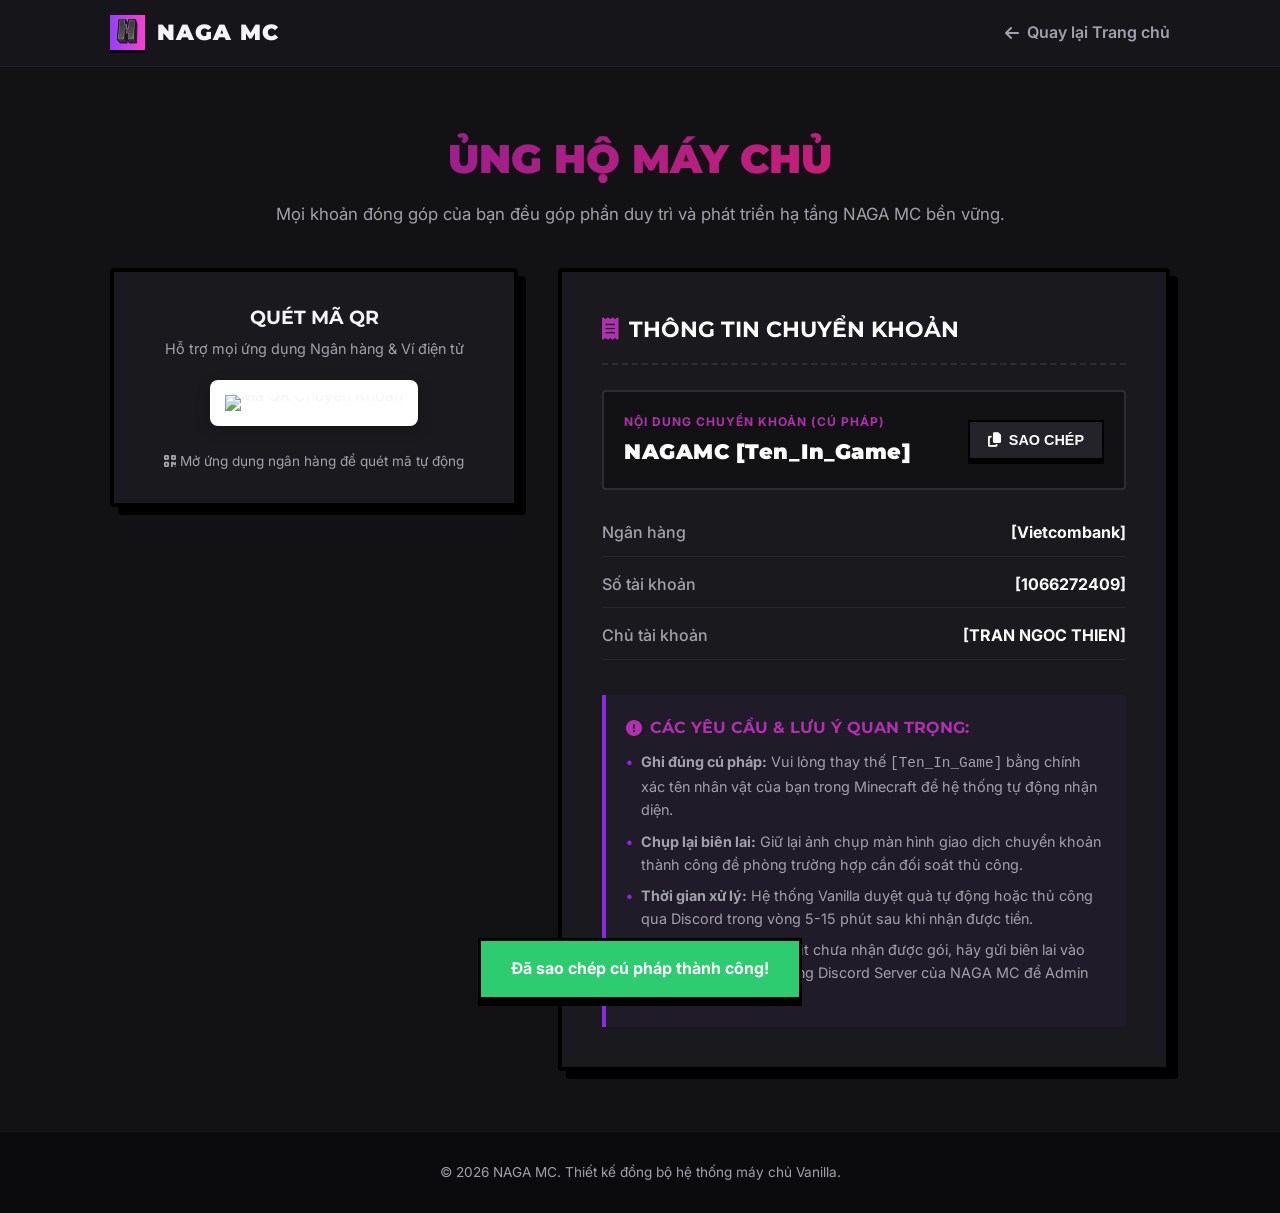
==== pay.html @ 502a542e "Add files via upload" ====
<!DOCTYPE html>
<html lang="vi">
<head>
    <meta charset="UTF-8">
    <meta name="viewport" content="width=device-width, initial-scale=1.0">
    <title>NAGA MC - Thanh Toán & Ủng Hộ Máy Chủ</title>
    <link rel="icon" type="image/png" href="NBLRB.png">
    <link rel="preconnect" href="https://fonts.googleapis.com">
    <link rel="preconnect" href="https://fonts.gstatic.com" crossorigin>
    <link href="https://fonts.googleapis.com/css2?family=Inter:wght@400;500;700;900&family=Montserrat:wght@700;900&display=swap" rel="stylesheet">
    <link rel="stylesheet" href="https://cdnjs.cloudflare.com/ajax/libs/font-awesome/6.4.0/css/all.min.css">
    <style>
        /* --- BIẾN MÀU SẮC ĐỒNG BỘ --- */
        :root {
            --primary-color: #8a2be2;
            --primary-light: #b030b0;
            --primary-gradient: linear-gradient(135deg, #7b1fa2 0%, #e91e63 100%);
            --bg-dark: #121214;
            --bg-card: #1a1a1e;
            --bg-nav: rgba(18, 18, 20, 0.75);
            --text-main: #f5f5f7;
            --text-muted: #a1a1aa;
            --font-sans: 'Inter', sans-serif;
            --font-heading: 'Montserrat', sans-serif;
        }

        /* --- RESET & CẤU HÌNH CHUNG --- */
        * {
            box-sizing: border-box;
            margin: 0;
            padding: 0;
        }

        body {
            font-family: var(--font-sans);
            background-color: var(--bg-dark);
            color: var(--text-main);
            line-height: 1.6;
            min-height: 100vh;
            display: flex;
            flex-direction: column;
        }

        .container {
            max-width: 1100px;
            margin: 0 auto;
            padding: 0 20px;
            width: 100%;
        }

        a {
            text-decoration: none;
            color: inherit;
        }

        /* --- NAVBAR --- */
        .navbar {
            background-color: #16161a;
            border-bottom: 1px solid rgba(255, 255, 255, 0.05);
            padding: 15px 0;
        }

        .nav-container {
            display: flex;
            justify-content: space-between;
            align-items: center;
        }

        .nav-logo {
            display: flex;
            align-items: center;
            gap: 12px;
            font-family: var(--font-heading);
            font-weight: 900;
            font-size: 1.4rem;
            letter-spacing: 1px;
        }

        .nav-logo img {
            height: 35px;
            filter: drop-shadow(0px 3px 0px rgba(0,0,0,0.5));
        }

        .btn-back {
            display: inline-flex;
            align-items: center;
            gap: 8px;
            font-weight: 600;
            color: var(--text-muted);
            transition: color 0.3s ease;
        }

        .btn-back:hover {
            color: #fff;
        }

        /* --- MAIN CONTENT --- */
        .pay-wrapper {
            padding: 60px 0;
            flex-grow: 1;
        }

        .pay-title {
            text-align: center;
            margin-bottom: 40px;
        }

        .pay-title h1 {
            font-family: var(--font-heading);
            font-weight: 900;
            font-size: 2.5rem;
            text-transform: uppercase;
            background: var(--primary-gradient);
            -webkit-background-clip: text;
            -webkit-text-fill-color: transparent;
            margin-bottom: 10px;
        }

        .pay-title p {
            color: var(--text-muted);
            font-size: 1.05rem;
        }

        /* --- GRID BÀN THANH TOÁN --- */
        .pay-grid {
            display: grid;
            grid-template-columns: 1.2fr 1.8fr;
            gap: 40px;
            align-items: start;
        }

        /* Cột bên trái: QR Code */
        .qr-card {
            background-color: var(--bg-card);
            border: 4px solid #000;
            box-shadow: 8px 8px 0px #000;
            padding: 30px;
            text-align: center;
            border-radius: 4px;
        }

        .qr-container {
            background-color: #fff;
            padding: 15px;
            border-radius: 8px;
            display: inline-block;
            margin: 20px 0;
            box-shadow: 0 4px 15px rgba(0,0,0,0.2);
            line-height: 0;
        }

        .qr-container img {
            width: 230px;
            height: 230px;
            object-fit: cover;
        }

        .qr-hint {
            font-size: 0.85rem;
            color: var(--text-muted);
            margin-top: 5px;
        }

        /* Cột bên phải: Thông tin & Cú pháp */
        .info-card {
            background-color: var(--bg-card);
            border: 4px solid #000;
            box-shadow: 8px 8px 0px #000;
            padding: 40px;
            border-radius: 4px;
        }

        .info-card h2 {
            font-family: var(--font-heading);
            font-size: 1.4rem;
            margin-bottom: 25px;
            color: #fff;
            display: flex;
            align-items: center;
            gap: 10px;
            border-bottom: 2px dashed #2d2d35;
            padding-bottom: 15px;
        }

        .info-card h2 i {
            color: var(--primary-light);
        }

        /* Hộp cú pháp sao chép */
        .syntax-box {
            background-color: #121214;
            border: 2px solid #2d2d35;
            border-radius: 4px;
            padding: 20px;
            margin-bottom: 30px;
            display: flex;
            justify-content: space-between;
            align-items: center;
        }

        .syntax-content {
            display: flex;
            flex-direction: column;
            gap: 4px;
        }

        .syntax-label {
            font-size: 0.75rem;
            font-weight: 700;
            color: var(--primary-light);
            letter-spacing: 1px;
        }

        .syntax-text {
            font-family: var(--font-heading);
            font-weight: 900;
            font-size: 1.3rem;
            color: #fff;
            letter-spacing: 0.5px;
        }

        .btn-copy-syntax {
            background: #232329;
            border: 2px solid #000;
            box-shadow: 0 4px 0 #000;
            color: #fff;
            padding: 10px 18px;
            font-weight: 700;
            font-size: 0.9rem;
            cursor: pointer;
            display: flex;
            align-items: center;
            gap: 8px;
            transition: all 0.1s ease;
        }

        .btn-copy-syntax:hover {
            transform: translateY(2px);
            box-shadow: 0 2px 0 #000;
            background: #2d2d35;
        }

        /* Chi tiết tài khoản dạng danh sách */
        .details-list {
            display: flex;
            flex-direction: column;
            gap: 15px;
            margin-bottom: 35px;
        }

        .details-item {
            display: flex;
            justify-content: space-between;
            border-bottom: 1px solid rgba(255, 255, 255, 0.05);
            padding-bottom: 10px;
        }

        .details-item .label {
            color: var(--text-muted);
            font-weight: 500;
        }

        .details-item .value {
            color: #fff;
            font-weight: 700;
        }

        /* Khối yêu cầu lưu ý */
        .notes-box {
            background: rgba(138, 43, 226, 0.05);
            border-left: 4px solid var(--primary-color);
            padding: 20px;
            border-radius: 0 4px 4px 0;
        }

        .notes-box h3 {
            font-family: var(--font-heading);
            font-size: 1rem;
            color: var(--primary-light);
            margin-bottom: 10px;
            display: flex;
            align-items: center;
            gap: 8px;
        }

        .notes-box ul {
            list-style: none;
            display: flex;
            flex-direction: column;
            gap: 8px;
            font-size: 0.9rem;
            color: var(--text-muted);
        }

        .notes-box ul li {
            position: relative;
            padding-left: 15px;
        }

        .notes-box ul li::before {
            content: "•";
            color: var(--primary-color);
            font-weight: bold;
            position: absolute;
            left: 0;
        }

        /* --- TOAST NOTIFICATION --- */
        .toast {
            position: fixed;
            bottom: -100px;
            left: 50%;
            transform: translateX(-50%);
            background: #2ecc71;
            color: #fff;
            padding: 15px 30px;
            font-weight: 700;
            border: 3px solid #000;
            box-shadow: 0 6px 0 #000;
            z-index: 2000;
            transition: all 0.4s cubic-bezier(0.175, 0.885, 0.32, 1.275);
        }

        .toast.show {
            bottom: 40px;
        }

        /* --- FOOTER --- */
        .footer {
            background-color: #0b0b0d;
            padding: 30px 0;
            border-top: 1px solid rgba(255, 255, 255, 0.05);
            font-size: 0.85rem;
            color: var(--text-muted);
            text-align: center;
        }

        /* --- RESPONSIVE --- */
        @media (max-width: 768px) {
            .pay-grid {
                grid-template-columns: 1fr;
                gap: 30px;
            }
            .pay-title h1 {
                font-size: 2rem;
            }
            .info-card {
                padding: 25px;
            }
            .syntax-box {
                flex-direction: column;
                gap: 15px;
                align-items: flex-start;
                width: 100%;
            }
            .btn-copy-syntax {
                width: 100%;
                justify-content: center;
            }
        }
    </style>
</head>
<body>

    <div id="toast" class="toast">Đã sao chép cú pháp thành công!</div>

    <nav class="navbar">
        <div class="container nav-container">
            <a href="index.html" class="nav-logo">
                <img src="NBLRB.png" alt="NAGA MC Logo">
                <span>NAGA MC</span>
            </a>
            <a href="index.html" class="btn-back"><i class="fa-solid fa-arrow-left"></i> Quay lại Trang chủ</a>
        </div>
    </nav>

    <main class="pay-wrapper">
        <div class="container">
            
            <div class="pay-title">
                <h1>Ủng Hộ Máy Chủ</h1>
                <p>Mọi khoản đóng góp của bạn đều góp phần duy trì và phát triển hạ tầng NAGA MC bền vững.</p>
            </div>

            <div class="pay-grid">
                
                <div class="qr-card">
                    <h2 style="font-family: var(--font-heading); font-size: 1.2rem; margin-bottom: 5px;">QUÉT MÃ QR</h2>
                    <p style="font-size: 0.9rem; color: var(--text-muted);">Hỗ trợ mọi ứng dụng Ngân hàng & Ví điện tử</p>
                    
                    <div class="qr-container">
                        <img src="https://api.vietqr.io/image/970436-1066272409-X4TNUS3.jpg?accountName=TRAN%20NGOC%20THIEN&amount=0&addInfo=NAGAMC%20" alt="Mã QR Chuyển Khoản">
                    </div>
                    
                    <p class="qr-hint"><i class="fa-solid fa-qrcode"></i> Mở ứng dụng ngân hàng để quét mã tự động</p>
                </div>

                <div class="info-card">
                    <h2><i class="fa-solid fa-receipt"></i> THÔNG TIN CHUYỂN KHOẢN</h2>
                    
                    <div class="syntax-box">
                        <div class="syntax-content">
                            <span class="syntax-label">NỘI DUNG CHUYỂN KHOẢN (CÚ PHÁP)</span>
                            <span class="syntax-text" id="syntax-text">NAGAMC [Ten_In_Game]</span>
                        </div>
                        <button class="btn-copy-syntax" id="btn-copy">
                            <i class="fa-solid fa-copy"></i> SAO CHÉP
                        </button>
                    </div>

                    <div class="details-list">
                        <div class="details-item">
                            <span class="label">Ngân hàng</span>
                            <span class="value">[Vietcombank]</span>
                        </div>
                        <div class="details-item">
                            <span class="label">Số tài khoản</span>
                            <span class="value">[1066272409]</span>
                        </div>
                        <div class="details-item">
                            <span class="label">Chủ tài khoản</span>
                            <span class="value">[TRAN NGOC THIEN]</span>
                        </div>
                    </div>

                    <div class="notes-box">
                        <h3><i class="fa-solid fa-circle-exclamation"></i> CÁC YÊU CẦU & LƯU Ý QUAN TRỌNG:</h3>
                        <ul>
                            <li><strong>Ghi đúng cú pháp:</strong> Vui lòng thay thế <code>[Ten_In_Game]</code> bằng chính xác tên nhân vật của bạn trong Minecraft để hệ thống tự động nhận diện.</li>
                            <li><strong>Chụp lại biên lai:</strong> Giữ lại ảnh chụp màn hình giao dịch chuyển khoản thành công đề phòng trường hợp cần đối soát thủ công.</li>
                            <li><strong>Thời gian xử lý:</strong> Hệ thống Vanilla duyệt quà tự động hoặc thủ công qua Discord trong vòng 5-15 phút sau khi nhận được tiền.</li>
                            <li><strong>Hỗ trợ:</strong> Nếu quá 30 phút chưa nhận được gói, hãy gửi biên lai vào kênh hỗ trợ trên hệ thống Discord Server của NAGA MC để Admin hỗ trợ ngay.</li>
                        </ul>
                    </div>

                </div>

            </div>

        </div>
    </main>

    <footer class="footer">
        <div class="container">
            <p>&copy; 2026 NAGA MC. Thiết kế đồng bộ hệ thống máy chủ Vanilla.</p>
        </div>
    </footer>

    <script>
        document.getElementById('btn-copy').addEventListener('click', () => {
            const textToCopy = "NAGAMC [Ten_In_Game]"; 
            navigator.clipboard.writeText(textToCopy).then(() => {
                const toast = document.getElementById('toast');
                toast.classList.add('show');
                setTimeout(() => {
                    toast.classList.remove('show');
                }, 3000);
            }).catch(err => {
                console.error('Lỗi sao chép cú pháp: ', err);
            });
        });
    </script>
</body>
</html>
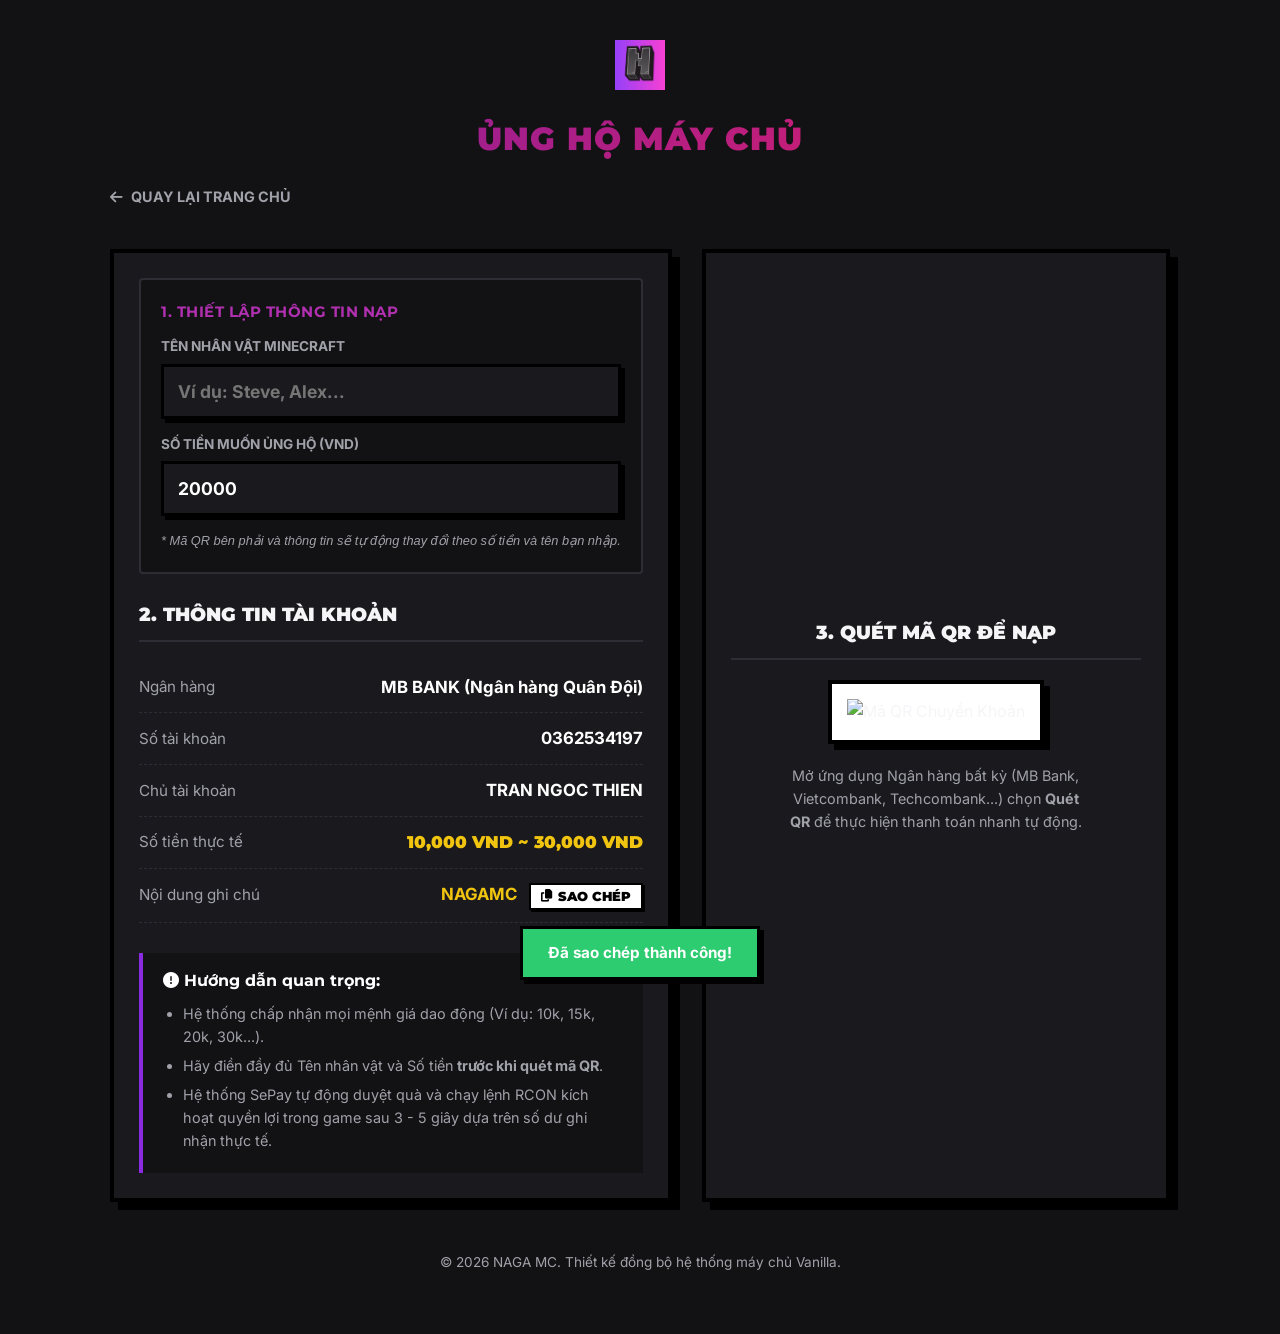
==== commit 82af8dd1: "Update pay.html" ====
--- a/pay.html
+++ b/pay.html
@@ -20,11 +20,11 @@
             --bg-nav: rgba(18, 18, 20, 0.75);
             --text-main: #f5f5f7;
             --text-muted: #a1a1aa;
+            --stroke-pixel: 4px solid #000;
             --font-sans: 'Inter', sans-serif;
             --font-heading: 'Montserrat', sans-serif;
         }
 
-        /* --- RESET & CẤU HÌNH CHUNG --- */
         * {
             box-sizing: border-box;
             margin: 0;
@@ -36,405 +36,372 @@
             background-color: var(--bg-dark);
             color: var(--text-main);
             line-height: 1.6;
-            min-height: 100vh;
-            display: flex;
-            flex-direction: column;
+            padding-bottom: 60px;
         }
 
         .container {
             max-width: 1100px;
             margin: 0 auto;
             padding: 0 20px;
-            width: 100%;
-        }
-
-        a {
-            text-decoration: none;
-            color: inherit;
-        }
-
-        /* --- NAVBAR --- */
-        .navbar {
-            background-color: #16161a;
-            border-bottom: 1px solid rgba(255, 255, 255, 0.05);
-            padding: 15px 0;
-        }
-
-        .nav-container {
-            display: flex;
-            justify-content: space-between;
-            align-items: center;
-        }
-
-        .nav-logo {
-            display: flex;
-            align-items: center;
-            gap: 12px;
+        }
+
+        /* --- HEADER --- */
+        .pay-header {
+            text-align: center;
+            padding: 40px 0 20px 0;
+        }
+
+        .pay-header img {
+            max-height: 50px;
+            margin-bottom: 15px;
+        }
+
+        .pay-header h1 {
             font-family: var(--font-heading);
             font-weight: 900;
-            font-size: 1.4rem;
+            font-size: 2rem;
+            text-transform: uppercase;
             letter-spacing: 1px;
-        }
-
-        .nav-logo img {
-            height: 35px;
-            filter: drop-shadow(0px 3px 0px rgba(0,0,0,0.5));
+            background: var(--primary-gradient);
+            -webkit-background-clip: text;
+            -webkit-text-fill-color: transparent;
         }
 
         .btn-back {
             display: inline-flex;
             align-items: center;
             gap: 8px;
-            font-weight: 600;
-            color: var(--text-muted);
-            transition: color 0.3s ease;
+            color: var(--text-muted);
+            text-decoration: none;
+            font-weight: 700;
+            font-size: 0.9rem;
+            margin-bottom: 20px;
+            transition: color 0.2s;
         }
 
         .btn-back:hover {
             color: #fff;
         }
 
-        /* --- MAIN CONTENT --- */
-        .pay-wrapper {
-            padding: 60px 0;
-            flex-grow: 1;
-        }
-
-        .pay-title {
-            text-align: center;
-            margin-bottom: 40px;
-        }
-
-        .pay-title h1 {
-            font-family: var(--font-heading);
-            font-weight: 900;
-            font-size: 2.5rem;
-            text-transform: uppercase;
-            background: var(--primary-gradient);
-            -webkit-background-clip: text;
-            -webkit-text-fill-color: transparent;
-            margin-bottom: 10px;
-        }
-
-        .pay-title p {
-            color: var(--text-muted);
-            font-size: 1.05rem;
-        }
-
-        /* --- GRID BÀN THANH TOÁN --- */
+        /* --- CẤU TRÚC CHÍNH --- */
         .pay-grid {
             display: grid;
-            grid-template-columns: 1.2fr 1.8fr;
-            gap: 40px;
-            align-items: start;
-        }
-
-        /* Cột bên trái: QR Code */
-        .qr-card {
+            grid-template-columns: 1fr;
+            gap: 30px;
+            margin-top: 20px;
+        }
+
+        @media (min-width: 768px) {
+            .pay-grid {
+                grid-template-columns: 1.2fr 1fr;
+            }
+        }
+
+        .pay-card {
             background-color: var(--bg-card);
-            border: 4px solid #000;
+            border: var(--stroke-pixel);
             box-shadow: 8px 8px 0px #000;
-            padding: 30px;
-            text-align: center;
-            border-radius: 4px;
-        }
-
-        .qr-container {
-            background-color: #fff;
-            padding: 15px;
-            border-radius: 8px;
-            display: inline-block;
-            margin: 20px 0;
-            box-shadow: 0 4px 15px rgba(0,0,0,0.2);
-            line-height: 0;
-        }
-
-        .qr-container img {
-            width: 230px;
-            height: 230px;
-            object-fit: cover;
-        }
-
-        .qr-hint {
-            font-size: 0.85rem;
-            color: var(--text-muted);
-            margin-top: 5px;
-        }
-
-        /* Cột bên phải: Thông tin & Cú pháp */
-        .info-card {
-            background-color: var(--bg-card);
-            border: 4px solid #000;
-            box-shadow: 8px 8px 0px #000;
-            padding: 40px;
-            border-radius: 4px;
-        }
-
-        .info-card h2 {
-            font-family: var(--font-heading);
-            font-size: 1.4rem;
-            margin-bottom: 25px;
-            color: #fff;
-            display: flex;
-            align-items: center;
-            gap: 10px;
-            border-bottom: 2px dashed #2d2d35;
-            padding-bottom: 15px;
-        }
-
-        .info-card h2 i {
-            color: var(--primary-light);
-        }
-
-        /* Hộp cú pháp sao chép */
-        .syntax-box {
+            padding: 25px;
+            position: relative;
+        }
+
+        /* --- PHẦN NHẬP THÔNG TIN (TÊN & SỐ TIỀN) --- */
+        .input-group {
             background-color: #121214;
             border: 2px solid #2d2d35;
+            padding: 20px;
+            margin-bottom: 25px;
             border-radius: 4px;
-            padding: 20px;
-            margin-bottom: 30px;
+        }
+
+        .input-group h3 {
+            font-family: var(--font-heading);
+            font-size: 0.95rem;
+            color: var(--primary-light);
+            margin-bottom: 12px;
+            text-transform: uppercase;
+            letter-spacing: 0.5px;
+        }
+
+        .field-block {
+            margin-bottom: 15px;
+        }
+
+        .field-block:last-child {
+            margin-bottom: 0;
+        }
+
+        .field-block label {
+            display: block;
+            font-size: 0.85rem;
+            color: var(--text-muted);
+            margin-bottom: 6px;
+            font-weight: 700;
+        }
+
+        .input-group input {
+            width: 100%;
+            padding: 14px;
+            background: #1a1a1e;
+            border: 3px solid #000;
+            box-shadow: 4px 4px 0px #000;
+            color: #fff;
+            font-weight: 700;
+            font-size: 1.1rem;
+            outline: none;
+            font-family: var(--font-sans);
+        }
+
+        .input-group input:focus {
+            border-color: var(--primary-light);
+        }
+
+        .input-group p.hint {
+            font-size: 0.8rem;
+            color: var(--text-muted);
+            margin-top: 10px;
+            font-style: italic;
+        }
+
+        /* --- CHI TIẾT CHUYỂN KHOẢN --- */
+        .info-title {
+            font-family: var(--font-heading);
+            font-weight: 900;
+            font-size: 1.2rem;
+            margin-bottom: 20px;
+            border-bottom: 2px solid #2d2d35;
+            padding-bottom: 10px;
+            text-transform: uppercase;
+        }
+
+        .info-row {
             display: flex;
             justify-content: space-between;
             align-items: center;
-        }
-
-        .syntax-content {
+            padding: 12px 0;
+            border-bottom: 1px dashed #2d2d35;
+        }
+
+        .info-row:last-of-type {
+            border-bottom: none;
+        }
+
+        .info-label {
+            color: var(--text-muted);
+            font-size: 0.95rem;
+        }
+
+        .info-value {
+            font-weight: 700;
+            font-size: 1.05rem;
+            color: #fff;
+            text-align: right;
+        }
+
+        .info-value.highlight {
+            color: #f1c40f;
+            font-family: var(--font-heading);
+            font-weight: 900;
+        }
+
+        /* --- NÚT BẤM PIXEL --- */
+        .btn-pixel-copy {
+            display: inline-flex;
+            align-items: center;
+            gap: 6px;
+            background: #fff;
+            color: #000;
+            border: 2px solid #000;
+            padding: 4px 10px;
+            font-weight: 900;
+            font-size: 0.8rem;
+            cursor: pointer;
+            box-shadow: 2px 2px 0px #000;
+            text-transform: uppercase;
+            font-family: var(--font-heading);
+            margin-left: 8px;
+        }
+
+        .btn-pixel-copy:active {
+            transform: translate(2px, 2px);
+            box-shadow: 0px 0px 0px #000;
+        }
+
+        /* --- KHỐI QR RIGHT --- */
+        .qr-section {
             display: flex;
             flex-direction: column;
-            gap: 4px;
-        }
-
-        .syntax-label {
-            font-size: 0.75rem;
-            font-weight: 700;
-            color: var(--primary-light);
-            letter-spacing: 1px;
-        }
-
-        .syntax-text {
-            font-family: var(--font-heading);
-            font-weight: 900;
-            font-size: 1.3rem;
+            align-items: center;
+            justify-content: center;
+            text-align: center;
+        }
+
+        .qr-box {
+            background: #fff;
+            padding: 15px;
+            border: var(--stroke-pixel);
+            box-shadow: 6px 6px 0px #000;
+            margin-bottom: 20px;
+            display: inline-block;
+            max-width: 260px;
+        }
+
+        .qr-box img {
+            width: 100%;
+            height: auto;
+            display: block;
+        }
+
+        .qr-hint {
+            font-size: 0.9rem;
+            color: var(--text-muted);
+            max-width: 300px;
+        }
+
+        /* --- LƯU Ý --- */
+        .notice-box {
+            margin-top: 30px;
+            background: #121214;
+            border-left: 4px solid var(--primary-color);
+            padding: 15px 20px;
+        }
+
+        .notice-box h4 {
+            font-family: var(--font-heading);
             color: #fff;
-            letter-spacing: 0.5px;
-        }
-
-        .btn-copy-syntax {
-            background: #232329;
-            border: 2px solid #000;
-            box-shadow: 0 4px 0 #000;
-            color: #fff;
-            padding: 10px 18px;
-            font-weight: 700;
+            margin-bottom: 8px;
+            font-size: 1rem;
+        }
+
+        .notice-box ul {
+            padding-left: 20px;
             font-size: 0.9rem;
-            cursor: pointer;
-            display: flex;
-            align-items: center;
-            gap: 8px;
-            transition: all 0.1s ease;
-        }
-
-        .btn-copy-syntax:hover {
-            transform: translateY(2px);
-            box-shadow: 0 2px 0 #000;
-            background: #2d2d35;
-        }
-
-        /* Chi tiết tài khoản dạng danh sách */
-        .details-list {
-            display: flex;
-            flex-direction: column;
-            gap: 15px;
-            margin-bottom: 35px;
-        }
-
-        .details-item {
-            display: flex;
-            justify-content: space-between;
-            border-bottom: 1px solid rgba(255, 255, 255, 0.05);
-            padding-bottom: 10px;
-        }
-
-        .details-item .label {
-            color: var(--text-muted);
-            font-weight: 500;
-        }
-
-        .details-item .value {
-            color: #fff;
-            font-weight: 700;
-        }
-
-        /* Khối yêu cầu lưu ý */
-        .notes-box {
-            background: rgba(138, 43, 226, 0.05);
-            border-left: 4px solid var(--primary-color);
-            padding: 20px;
-            border-radius: 0 4px 4px 0;
-        }
-
-        .notes-box h3 {
-            font-family: var(--font-heading);
-            font-size: 1rem;
-            color: var(--primary-light);
-            margin-bottom: 10px;
-            display: flex;
-            align-items: center;
-            gap: 8px;
-        }
-
-        .notes-box ul {
-            list-style: none;
-            display: flex;
-            flex-direction: column;
-            gap: 8px;
-            font-size: 0.9rem;
-            color: var(--text-muted);
-        }
-
-        .notes-box ul li {
-            position: relative;
-            padding-left: 15px;
-        }
-
-        .notes-box ul li::before {
-            content: "•";
-            color: var(--primary-color);
-            font-weight: bold;
-            position: absolute;
-            left: 0;
-        }
-
-        /* --- TOAST NOTIFICATION --- */
+            color: var(--text-muted);
+        }
+
+        .notice-box li {
+            margin-bottom: 6px;
+        }
+
+        /* --- FOOTER --- */
+        .footer {
+            text-align: center;
+            margin-top: 50px;
+            color: var(--text-muted);
+            font-size: 0.85rem;
+        }
+
+        /* --- TOAST THÔNG BÁO --- */
         .toast {
             position: fixed;
-            bottom: -100px;
+            bottom: 20px;
             left: 50%;
-            transform: translateX(-50%);
+            transform: translateX(-50%) translateY(100px);
             background: #2ecc71;
             color: #fff;
-            padding: 15px 30px;
+            padding: 12px 25px;
             font-weight: 700;
             border: 3px solid #000;
-            box-shadow: 0 6px 0 #000;
-            z-index: 2000;
-            transition: all 0.4s cubic-bezier(0.175, 0.885, 0.32, 1.275);
+            box-shadow: 4px 4px 0px #000;
+            font-size: 0.95rem;
+            z-index: 999;
+            transition: transform 0.3s cubic-bezier(0.175, 0.885, 0.32, 1.275);
+            pointer-events: none;
         }
 
         .toast.show {
-            bottom: 40px;
-        }
-
-        /* --- FOOTER --- */
-        .footer {
-            background-color: #0b0b0d;
-            padding: 30px 0;
-            border-top: 1px solid rgba(255, 255, 255, 0.05);
-            font-size: 0.85rem;
-            color: var(--text-muted);
-            text-align: center;
-        }
-
-        /* --- RESPONSIVE --- */
-        @media (max-width: 768px) {
-            .pay-grid {
-                grid-template-columns: 1fr;
-                gap: 30px;
-            }
-            .pay-title h1 {
-                font-size: 2rem;
-            }
-            .info-card {
-                padding: 25px;
-            }
-            .syntax-box {
-                flex-direction: column;
-                gap: 15px;
-                align-items: flex-start;
-                width: 100%;
-            }
-            .btn-copy-syntax {
-                width: 100%;
-                justify-content: center;
-            }
+            transform: translateX(-50%) translateY(0);
         }
     </style>
 </head>
 <body>
 
-    <div id="toast" class="toast">Đã sao chép cú pháp thành công!</div>
-
-    <nav class="navbar">
-        <div class="container nav-container">
-            <a href="index.html" class="nav-logo">
-                <img src="NBLRB.png" alt="NAGA MC Logo">
-                <span>NAGA MC</span>
-            </a>
-            <a href="index.html" class="btn-back"><i class="fa-solid fa-arrow-left"></i> Quay lại Trang chủ</a>
+    <div id="toast" class="toast">Đã sao chép thành công!</div>
+
+    <header class="pay-header">
+        <div class="container">
+            <img src="NBLRB.png" alt="NAGA MC Logo">
+            <h1>Ủng Hộ Máy Chủ</h1>
         </div>
-    </nav>
-
-    <main class="pay-wrapper">
-        <div class="container">
+    </header>
+
+    <main class="container">
+        <a href="index.html" class="btn-back">
+            <i class="fa-solid fa-arrow-left"></i> QUAY LẠI TRANG CHỦ
+        </a>
+
+        <div class="pay-grid">
             
-            <div class="pay-title">
-                <h1>Ủng Hộ Máy Chủ</h1>
-                <p>Mọi khoản đóng góp của bạn đều góp phần duy trì và phát triển hạ tầng NAGA MC bền vững.</p>
-            </div>
-
-            <div class="pay-grid">
-                
-                <div class="qr-card">
-                    <h2 style="font-family: var(--font-heading); font-size: 1.2rem; margin-bottom: 5px;">QUÉT MÃ QR</h2>
-                    <p style="font-size: 0.9rem; color: var(--text-muted);">Hỗ trợ mọi ứng dụng Ngân hàng & Ví điện tử</p>
+            <div class="pay-card">
+                
+                <div class="input-group">
+                    <h3>1. Thiết lập thông tin nạp</h3>
                     
-                    <div class="qr-container">
-                        <img src="https://api.vietqr.io/image/970436-1066272409-X4TNUS3.jpg?accountName=TRAN%20NGOC%20THIEN&amount=0&addInfo=NAGAMC%20" alt="Mã QR Chuyển Khoản">
+                    <div class="field-block">
+                        <label for="player-name-input">TÊN NHÂN VẬT MINECRAFT</label>
+                        <input type="text" id="player-name-input" placeholder="Ví dụ: Steve, Alex...">
+                    </div>
+
+                    <div class="field-block" style="margin-top: 15px;">
+                        <label for="player-amount-input">SỐ TIỀN MUỐN ỦNG HỘ (VND)</label>
+                        <input type="number" id="player-amount-input" value="20000" min="10000" placeholder="Nhập số tiền (Từ 10,000đ)...">
                     </div>
                     
-                    <p class="qr-hint"><i class="fa-solid fa-qrcode"></i> Mở ứng dụng ngân hàng để quét mã tự động</p>
-                </div>
-
-                <div class="info-card">
-                    <h2><i class="fa-solid fa-receipt"></i> THÔNG TIN CHUYỂN KHOẢN</h2>
-                    
-                    <div class="syntax-box">
-                        <div class="syntax-content">
-                            <span class="syntax-label">NỘI DUNG CHUYỂN KHOẢN (CÚ PHÁP)</span>
-                            <span class="syntax-text" id="syntax-text">NAGAMC [Ten_In_Game]</span>
-                        </div>
-                        <button class="btn-copy-syntax" id="btn-copy">
-                            <i class="fa-solid fa-copy"></i> SAO CHÉP
+                    <p class="hint">* Mã QR bên phải và thông tin sẽ tự động thay đổi theo số tiền và tên bạn nhập.</p>
+                </div>
+
+                <h2 class="info-title">2. Thông tin tài khoản</h2>
+                
+                <div class="info-row">
+                    <span class="info-label">Ngân hàng</span>
+                    <span class="info-value">MB BANK (Ngân hàng Quân Đội)</span>
+                </div>
+                
+                <div class="info-row">
+                    <span class="info-label">Số tài khoản</span>
+                    <span class="info-value">
+                        <span id="val-stk">0362534197</span> </span>
+                </div>
+                
+                <div class="info-row">
+                    <span class="info-label">Chủ tài khoản</span>
+                    <span class="info-value">TRAN NGOC THIEN</span> </div>
+                
+                <div class="info-row">
+                    <span class="info-label">Số tiền thực tế</span>
+                    <span class="info-value highlight" id="val-amount-display">10,000 VND ~ 30,000 VND</span>
+                </div>
+                
+                <div class="info-row">
+                    <span class="info-label">Nội dung ghi chú</span>
+                    <span class="info-value" style="color: #f1c40f;">
+                        <span id="val-cu-phap">NAGAMC</span>
+                        <button class="btn-pixel-copy" id="btn-copy">
+                            <i class="fa-solid fa-copy"></i> Sao chép
                         </button>
-                    </div>
-
-                    <div class="details-list">
-                        <div class="details-item">
-                            <span class="label">Ngân hàng</span>
-                            <span class="value">[Vietcombank]</span>
-                        </div>
-                        <div class="details-item">
-                            <span class="label">Số tài khoản</span>
-                            <span class="value">[1066272409]</span>
-                        </div>
-                        <div class="details-item">
-                            <span class="label">Chủ tài khoản</span>
-                            <span class="value">[TRAN NGOC THIEN]</span>
-                        </div>
-                    </div>
-
-                    <div class="notes-box">
-                        <h3><i class="fa-solid fa-circle-exclamation"></i> CÁC YÊU CẦU & LƯU Ý QUAN TRỌNG:</h3>
-                        <ul>
-                            <li><strong>Ghi đúng cú pháp:</strong> Vui lòng thay thế <code>[Ten_In_Game]</code> bằng chính xác tên nhân vật của bạn trong Minecraft để hệ thống tự động nhận diện.</li>
-                            <li><strong>Chụp lại biên lai:</strong> Giữ lại ảnh chụp màn hình giao dịch chuyển khoản thành công đề phòng trường hợp cần đối soát thủ công.</li>
-                            <li><strong>Thời gian xử lý:</strong> Hệ thống Vanilla duyệt quà tự động hoặc thủ công qua Discord trong vòng 5-15 phút sau khi nhận được tiền.</li>
-                            <li><strong>Hỗ trợ:</strong> Nếu quá 30 phút chưa nhận được gói, hãy gửi biên lai vào kênh hỗ trợ trên hệ thống Discord Server của NAGA MC để Admin hỗ trợ ngay.</li>
-                        </ul>
-                    </div>
-
-                </div>
-
+                    </span>
+                </div>
+
+                <div class="notice-box">
+                    <h4><i class="fa-solid fa-circle-exclamation"></i> Hướng dẫn quan trọng:</h4>
+                    <ul>
+                        <li>Hệ thống chấp nhận mọi mệnh giá dao động (Ví dụ: 10k, 15k, 20k, 30k...).</li>
+                        <li>Hãy điền đầy đủ Tên nhân vật và Số tiền <strong>trước khi quét mã QR</strong>.</li>
+                        <li>Hệ thống SePay tự động duyệt quà và chạy lệnh RCON kích hoạt quyền lợi trong game sau 3 - 5 giây dựa trên số dư ghi nhận thực tế.</li>
+                    </ul>
+                </div>
+            </div>
+
+            <div class="pay-card qr-section">
+                <h2 class="info-title" style="width: 100%;">3. Quét mã QR để nạp</h2>
+                
+                <div class="qr-box">
+                    <img id="dynamic-qr" src="https://api.vietqr.io/image/MB-0123456789-qr_only.jpg?accountName=NGUYEN%20VAN%20A&amount=20000&addInfo=NAGAMC" alt="Mã QR Chuyển Khoản">
+                </div>
+
+                <p class="qr-hint">
+                    Mở ứng dụng Ngân hàng bất kỳ (MB Bank, Vietcombank, Techcombank...) chọn <strong>Quét QR</strong> để thực hiện thanh toán nhanh tự động.
+                </p>
             </div>
 
         </div>
@@ -447,18 +414,57 @@
     </footer>
 
     <script>
+        const nameInput = document.getElementById('player-name-input');
+        const amountInput = document.getElementById('player-amount-input');
+        const qrImage = document.getElementById('dynamic-qr');
+        const cuPhapText = document.getElementById('val-cu-phap');
+        const amountDisplay = document.getElementById('val-amount-display');
+        const toast = document.getElementById('toast');
+
+        // --- CẤU HÌNH NGÂN HÀNG CỦA BẠN TẠI ĐÂY ---
+        const BANK_ID = "MB";                      
+        const ACCOUNT_NO = "0362534197";          // CHÚ Ý: Sửa thành STK MB Bank thật của bạn
+        const ACCOUNT_NAME = "TRAN NGOC THIEN";      // CHÚ Ý: Sửa thành Tên bạn (VIẾT HOA KHÔNG DẤU)
+
+        // Hàm cập nhật toàn bộ trạng thái Mã QR và bảng hiển thị
+        function updatePaymentDetails() {
+            const name = nameInput.value.trim().replace(/\s+/g, '');
+            let amount = amountInput.value.trim();
+            
+            // Nếu người chơi xóa trống số tiền, mặc định tính là 0 để sinh mã
+            if (!amount || amount < 0) amount = "0";
+
+            // Định dạng hiển thị số tiền dạng có dấu phẩy (Ví dụ: 20,000 VND)
+            amountDisplay.innerText = `${Number(amount).toLocaleString('vi-VN')} VND`;
+
+            // Xử lý chuỗi cú pháp ghi chú
+            let infoText = "NAGAMC";
+            if (name.length > 0) {
+                infoText = `NAGAMC ${name}`;
+                cuPhapText.innerText = infoText;
+            } else {
+                cuPhapText.innerText = "NAGAMC";
+            }
+
+            // Cập nhật URL ảnh QR động theo cả Số tiền vừa nhập và Tên vừa gõ
+            qrImage.src = `https://api.vietqr.io/image/${BANK_ID}-${ACCOUNT_NO}-qr_only.jpg?accountName=${encodeURIComponent(ACCOUNT_NAME)}&amount=${amount}&addInfo=${encodeURIComponent(infoText)}`;
+        }
+
+        // Lắng nghe sự kiện thay đổi ở cả 2 ô nhập liệu
+        nameInput.addEventListener('input', updatePaymentDetails);
+        amountInput.addEventListener('input', updatePaymentDetails);
+
+        // Xử lý nút bấm Sao chép cú pháp nhanh
         document.getElementById('btn-copy').addEventListener('click', () => {
-            const textToCopy = "NAGAMC [Ten_In_Game]"; 
+            const name = nameInput.value.trim().replace(/\s+/g, '');
+            const textToCopy = name ? `NAGAMC ${name}` : "NAGAMC"; 
+            
             navigator.clipboard.writeText(textToCopy).then(() => {
-                const toast = document.getElementById('toast');
+                toast.innerText = `Đã sao chép cú pháp: ${textToCopy}`;
                 toast.classList.add('show');
-                setTimeout(() => {
-                    toast.classList.remove('show');
-                }, 3000);
-            }).catch(err => {
-                console.error('Lỗi sao chép cú pháp: ', err);
+                setTimeout(() => { toast.classList.remove('show'); }, 3000);
             });
         });
     </script>
 </body>
-</html>+</html>
